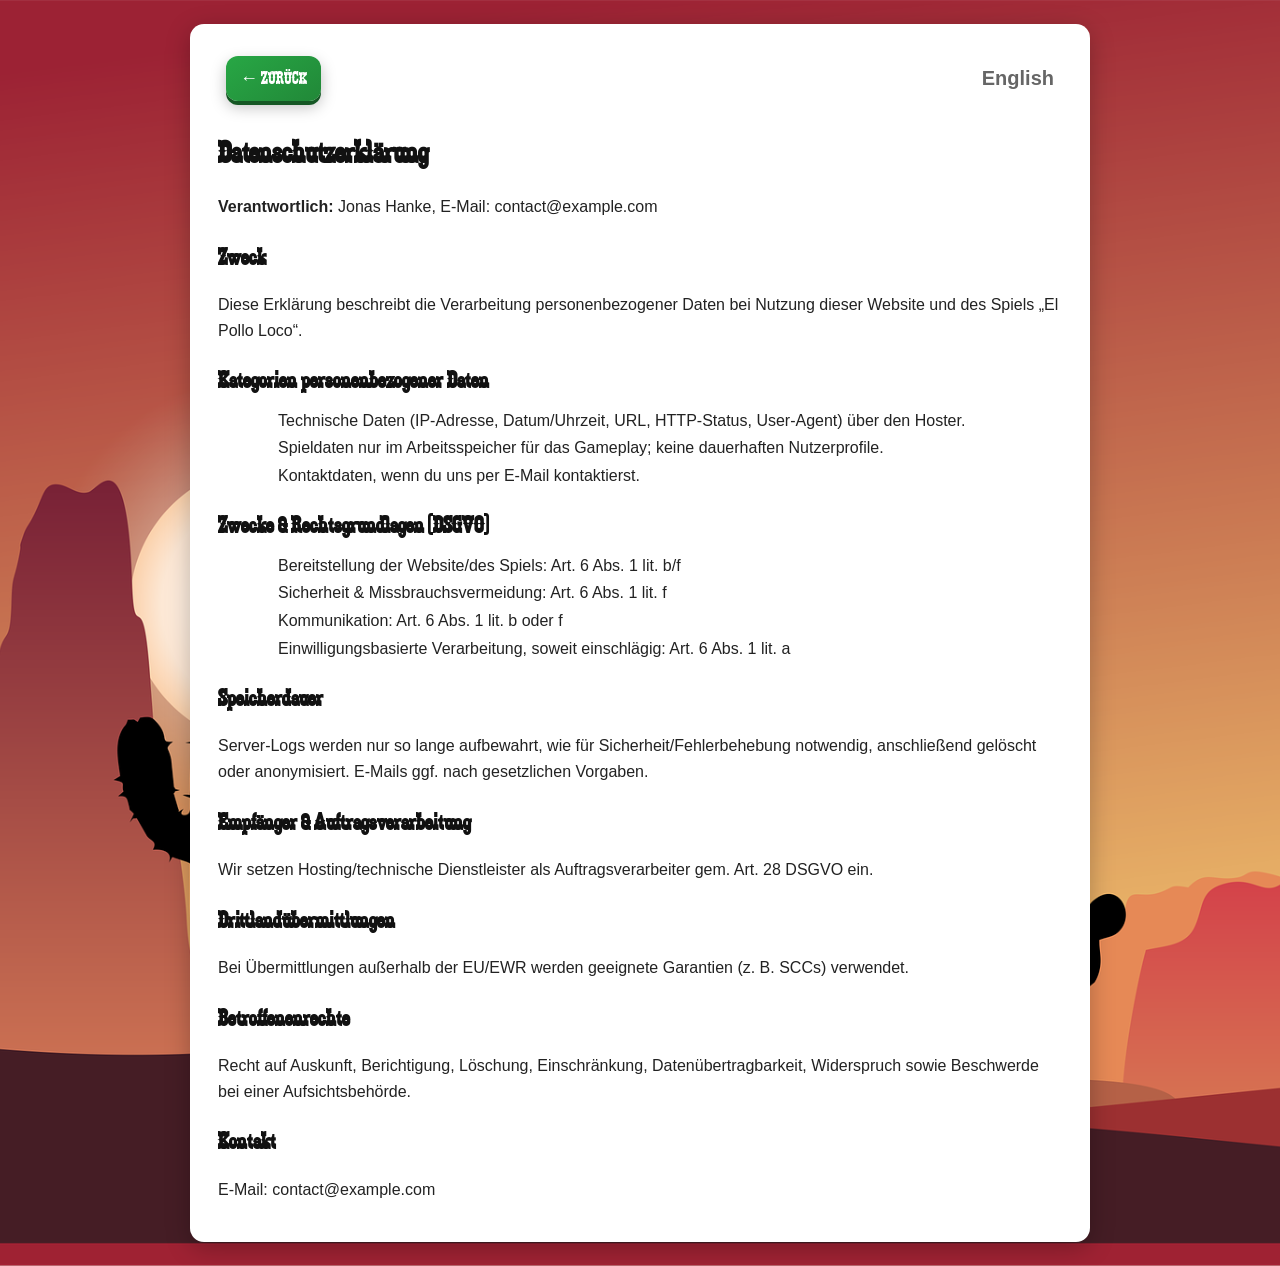
==== datenschutz.html @ e84b62f1 "fix: minor deisgn fixes" ====
<!DOCTYPE html>
<html lang="de">
<head>
  <meta charset="UTF-8" />
  <meta name="viewport" content="width=device-width, initial-scale=1.0" />
  <link rel="icon" href="./img/2_character_pepe/1_idle/idle/I-1.png" />
  <link rel="stylesheet" href="./style.css" />
  <title>Datenschutzerklärung</title>
</head>
<body>
  <div class="doc-page">
    <div class="doc-card">
      <div class="doc-topbar">
        <a class="doc-back" href="index.html">← ZURÜCK</a>
        <a class="doc-lang" href="privacy_policy.html">English</a>
      </div>

      <h1>Datenschutzerklärung</h1>
      <p><strong>Verantwortlich:</strong> Jonas Hanke, E-Mail: contact@example.com</p>

      <h2>Zweck</h2>
      <p>Diese Erklärung beschreibt die Verarbeitung personenbezogener Daten bei Nutzung dieser Website und des Spiels „El Pollo Loco“.</p>

      <h2>Kategorien personenbezogener Daten</h2>
      <ul>
        <li>Technische Daten (IP-Adresse, Datum/Uhrzeit, URL, HTTP-Status, User-Agent) über den Hoster.</li>
        <li>Spieldaten nur im Arbeitsspeicher für das Gameplay; keine dauerhaften Nutzerprofile.</li>
        <li>Kontaktdaten, wenn du uns per E-Mail kontaktierst.</li>
      </ul>

      <h2>Zwecke & Rechtsgrundlagen (DSGVO)</h2>
      <ul>
        <li>Bereitstellung der Website/des Spiels: Art. 6 Abs. 1 lit. b/f</li>
        <li>Sicherheit & Missbrauchsvermeidung: Art. 6 Abs. 1 lit. f</li>
        <li>Kommunikation: Art. 6 Abs. 1 lit. b oder f</li>
        <li>Einwilligungsbasierte Verarbeitung, soweit einschlägig: Art. 6 Abs. 1 lit. a</li>
      </ul>

      <h2>Speicherdauer</h2>
      <p>Server-Logs werden nur so lange aufbewahrt, wie für Sicherheit/Fehlerbehebung notwendig, anschließend gelöscht oder anonymisiert. E-Mails ggf. nach gesetzlichen Vorgaben.</p>

      <h2>Empfänger & Auftragsverarbeitung</h2>
      <p>Wir setzen Hosting/technische Dienstleister als Auftragsverarbeiter gem. Art. 28 DSGVO ein.</p>

      <h2>Drittlandübermittlungen</h2>
      <p>Bei Übermittlungen außerhalb der EU/EWR werden geeignete Garantien (z. B. SCCs) verwendet.</p>

      <h2>Betroffenenrechte</h2>
      <p>Recht auf Auskunft, Berichtigung, Löschung, Einschränkung, Datenübertragbarkeit, Widerspruch sowie Beschwerde bei einer Aufsichtsbehörde.</p>

      <h2>Kontakt</h2>
      <p>E-Mail: contact@example.com</p>
    </div>
  </div>
</body>
</html>
---- style.css ----
@font-face {
  font-family: "zabras";
  src: url("fonts/Zabars.ttf") format("truetype");
}

/* General reset */
* {
  box-sizing: border-box;
}

body {
  display: flex;
  flex-direction: column;
  align-items: center;
  justify-content: center;
  min-height: 100vh;
  margin: 0;
  background-image: url("img/cactus.png");
  background-position: center;
  background-size: cover;
  font-family: "zabras", Arial, Helvetica, sans-serif;
}

button {
  cursor: pointer;
  font-family: "zabras", Arial, Helvetica, sans-serif;
  font-size: 20px;
}

a {
  margin: 8px;
  text-decoration: none;
  color: white;
  font-size: 20px;
}

a:hover {
  color: #ffde01;
}

ul {
  list-style-type: none;
}

li {
  display: flex;
  align-items: center;
  gap: 32px;
}

li img {
  height: 30px;
}

.game-container {
  position: relative;
  box-shadow:
    rgba(0, 0, 0, 0.25) 0px 54px 55px,
    rgba(0, 0, 0, 0.12) 0px -12px 30px,
    rgba(0, 0, 0, 0.12) 0px 4px 6px,
    rgba(0, 0, 0, 0.17) 0px 12px 13px,
    rgba(0, 0, 0, 0.09) 0px -3px 5px;
}

canvas {
  background-color: black;
  display: block;
}

.overlay {
  position: absolute;
  inset: 0;
  display: flex;
  flex-direction: column;
  justify-content: space-between;
}

/* Top bars */
.panel-game {
  display: flex;
  justify-content: end;
}

.panel-moving {
  display: flex;
  justify-content: space-between;
}

/* Mobile controls (simple style) */
.panel-moving button {
  background-color: #ff9f00;
  border: 1px solid #ffde01;
  padding: 8px 16px;
  border-radius: 12px;
  display: flex;
  align-items: center;
  justify-content: center;
}

.panel-moving button img {
  height: 20px;
}

.pannel-wrapper {
  display: flex;
  gap: 24px;
  padding: 16px;
}

/* Rotate overlay */
.landscapescreen {
  background-color: #ff9f00;
  position: absolute;
  inset: 0;
  display: flex;
  text-align: center;
  flex-direction: column;
  align-items: center;
  justify-content: center;
  background-image: url("img/cactus.png");
}

.landscapescreen img {
  height: 50px;
}

/* Start screen background */
.startscreen {
  position: absolute;
  inset: 0;
  background-image: url("img/9_intro_outro_screens/start/startscreen_2.png");
  background-position: center;
  background-size: 720px 480px;
}

/* Header links (left/right) */
.startscreen-link-left,
.endscreen-link-left {
  position: absolute;
  top: 10px;
  left: 20px;
}

.startscreen-link-right,
.endscreen-link-right {
  position: absolute;
  top: 10px;
  right: 20px;
}

/* Centered CTA row with equal-size buttons */
.startscreen-cta {
  position: absolute;
  top: 12%;
  left: 50%;
  transform: translateX(-50%);
  display: flex;
  gap: 28px;
}

/* CTA: identical size for START and INFO */
.cta {
  display: inline-flex;
  align-items: center;
  justify-content: center;
  min-width: 180px;
  /* smaller, equal width */
  height: 60px;
  /* smaller, equal height */
  font-size: 28px;
  /* balanced text size */
  color: #fff;
  background: linear-gradient(145deg, #28a745, #218838);
  border-radius: 12px;
  border: none;
  text-shadow: 1px 1px 2px rgba(0, 0, 0, .8);
  box-shadow: 0px 6px 0px #155724, 0 8px 16px rgba(0, 0, 0, .35);
  transition: transform .15s ease, box-shadow .15s ease, background .15s ease;
  text-align: center;
  text-decoration: none;
}

.cta:hover {
  background: linear-gradient(145deg, #dc3545, #c82333);
  box-shadow: 0px 6px 0px #721c24, 0 12px 24px rgba(0, 0, 0, .45);
  transform: translateY(-2px);
}

.cta:active {
  transform: translateY(0);
  box-shadow: 0px 5px 0px #721c24, 0 10px 18px rgba(0, 0, 0, .4);
}

/* End screen */
.endscreen {
  position: absolute;
  inset: 0;
  background-image: url("img/5_background/first_half_background.png");
  background-position: center;
  background-size: 720px 480px;
  display: flex;
  flex-direction: column;
  align-items: center;
}

.endscreen-img {
  max-width: 400px;
}

.endscreen-button-container {
  position: absolute;
  bottom: 50px;
  display: flex;
  gap: 30px;
  margin-bottom: 16px;
}

.endscreen button {
  background: linear-gradient(145deg, #28a745, #218838);
  border: none;
  border-radius: 12px;
  font-size: 30px;
  padding: 12px 26px;
  color: #fff;
  text-shadow: 1px 1px 2px rgba(0, 0, 0, .7);
  box-shadow: 0px 6px 0px #155724, 0px 6px 15px rgba(0, 0, 0, .4);
  transition: background .2s ease, box-shadow .2s ease, transform .2s ease;
}

.endscreen button:hover {
  background: linear-gradient(145deg, #dc3545, #c82333);
  box-shadow: 0px 4px 0px #721c24, 0px 6px 15px rgba(0, 0, 0, .5);
}

.endscreen button:active {
  transform: translateY(1px);
  box-shadow: 0px 3px 0px #721c24, 0px 4px 10px rgba(0, 0, 0, .45);
}

/* In-game top-right buttons styled like CTAs but keep their size */
.panel-game .pannel-wrapper button {
  padding: 8px 16px;
  background: linear-gradient(145deg, #28a745, #218838);
  border: none;
  border-radius: 12px;
  color: #fff;
  text-shadow: 1px 1px 2px rgba(0, 0, 0, .7);
  box-shadow: 0px 6px 0px #155724, 0px 6px 15px rgba(0, 0, 0, .4);
  transition: background .18s ease, box-shadow .18s ease, transform .18s ease;
}

.panel-game .pannel-wrapper button:hover {
  background: linear-gradient(145deg, #dc3545, #c82333);
  box-shadow: 0px 4px 0px #721c24, 0px 6px 15px rgba(0, 0, 0, .5);
}

.panel-game .pannel-wrapper button:active {
  transform: translateY(1px);
  box-shadow: 0px 3px 0px #721c24, 0px 4px 10px rgba(0, 0, 0, .45);
}

/* Docs (Privacy / Datenschutz / Info) */
.doc-page {
  min-height: 100vh;
  display: flex;
  justify-content: center;
  align-items: flex-start;
  padding: 24px 12px;
}

.doc-card {
  width: min(900px, 92vw);
  background: #fff;
  color: #222;
  border-radius: 14px;
  box-shadow: 0 6px 24px rgba(0, 0, 0, .25);
  padding: 24px 28px;
  line-height: 1.6;
  font-family: Arial, Helvetica, sans-serif;
}

.doc-card h1,
.doc-card h2,
.doc-card h3 {
  font-family: "zabras", Arial, Helvetica, sans-serif;
  color: #111;
  margin: 18px 0 8px;
}

.doc-topbar {
  display: flex;
  align-items: center;
  justify-content: space-between;
  gap: 12px;
  margin-bottom: 14px;
}

.doc-back {
  background: linear-gradient(145deg, #28a745, #218838);
  color: #fff;
  border: none;
  border-radius: 12px;
  padding: 8px 14px;
  font-family: "zabras", Arial, Helvetica, sans-serif;
  font-size: 18px;
  text-decoration: none;
  box-shadow: 0 4px 0 #155724, 0 6px 15px rgba(0, 0, 0, .25);
  display: inline-flex;
  align-items: center;
  gap: 8px;
}

.doc-back:hover {
  background: linear-gradient(145deg, #dc3545, #c82333);
  box-shadow: 0 3px 0 #721c24, 0 6px 15px rgba(0, 0, 0, .35);
}

.doc-lang {
  color: #666;
  text-decoration: none;
  font-weight: 600;
}

.doc-lang:hover {
  color: #333;
}

.doc-card ul {
  margin: 6px 0 12px 20px;
}

.doc-card li {
  margin: 2px 0;
}

/* Responsive */
@media only screen and (max-width: 720px) {

  canvas,
  .landscapescreen,
  .startscreen,
  .endscreen {
    width: 100%;
  }

  .cta {
    width: 260px;
    height: 74px;
    font-size: 30px;
  }
}

@media only screen and (max-height: 480px) {
  canvas {
    height: 100vh;
  }
}

/* Mobile control visibility */
.panel-moving {
  display: none;
}

@media (max-width: 1200px) {
  .panel-moving {
    display: flex;
  }
}
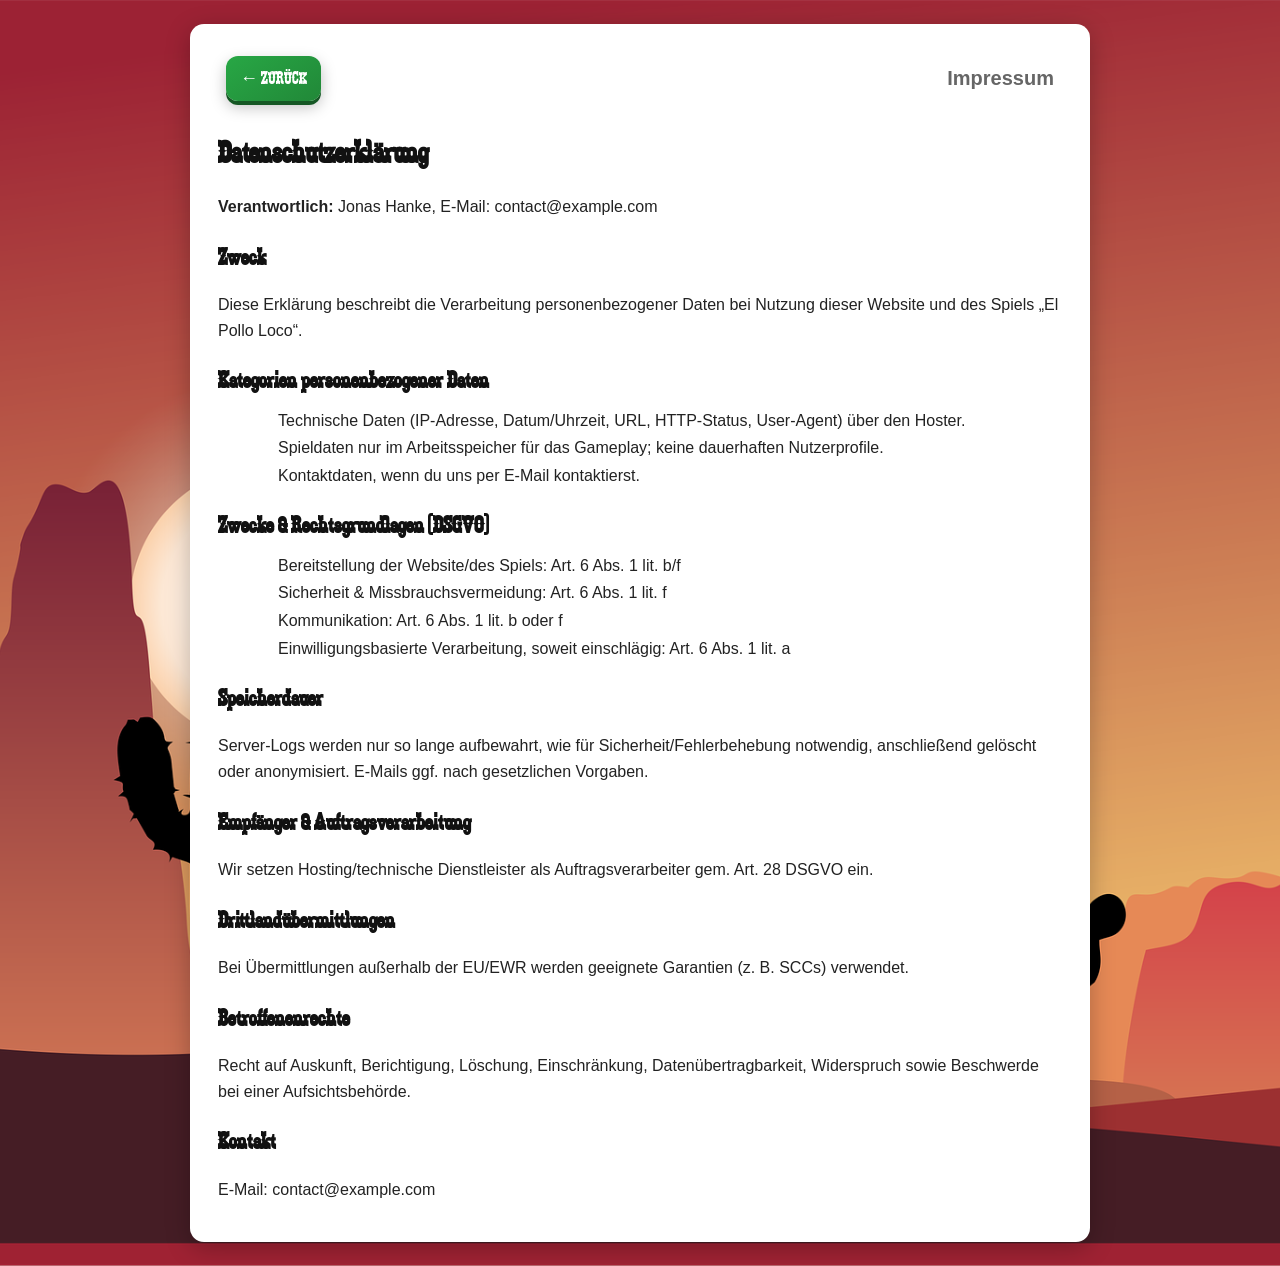
==== commit 1f23a62a: "fix: design and bug fixes" ====
--- a/datenschutz.html
+++ b/datenschutz.html
@@ -12,7 +12,7 @@
     <div class="doc-card">
       <div class="doc-topbar">
         <a class="doc-back" href="index.html">← ZURÜCK</a>
-        <a class="doc-lang" href="privacy_policy.html">English</a>
+        <a class="doc-lang" href="impressum.html">Impressum</a>
       </div>
 
       <h1>Datenschutzerklärung</h1>
--- a/style.css
+++ b/style.css
@@ -88,8 +88,8 @@
 
 /* Mobile controls (simple style) */
 .panel-moving button {
-  background-color: #ff9f00;
-  border: 1px solid #ffde01;
+  background-color: #28a745;
+  border: 1px solid black;
   padding: 8px 16px;
   border-radius: 12px;
   display: flex;
@@ -148,27 +148,26 @@
   right: 20px;
 }
 
-/* Centered CTA row with equal-size buttons */
+/* Start screen CTA buttons → jetzt mittig und untereinander */
 .startscreen-cta {
   position: absolute;
-  top: 12%;
+  top: 50%;
   left: 50%;
-  transform: translateX(-50%);
-  display: flex;
-  gap: 28px;
-}
-
-/* CTA: identical size for START and INFO */
+  transform: translate(-50%, -50%);
+  display: flex;
+  flex-direction: column; /* untereinander */
+  align-items: center;
+  gap: 18px; /* Abstand zwischen START und INFO */
+}
+
+/* CTA: Standardstyle (für START) */
 .cta {
   display: inline-flex;
   align-items: center;
   justify-content: center;
   min-width: 180px;
-  /* smaller, equal width */
   height: 60px;
-  /* smaller, equal height */
   font-size: 28px;
-  /* balanced text size */
   color: #fff;
   background: linear-gradient(145deg, #28a745, #218838);
   border-radius: 12px;
@@ -178,6 +177,13 @@
   transition: transform .15s ease, box-shadow .15s ease, background .15s ease;
   text-align: center;
   text-decoration: none;
+}
+
+/* Info-Button kleiner */
+.startscreen-cta .cta:last-child {
+  min-width: 140px;
+  height: 48px;
+  font-size: 22px;
 }
 
 .cta:hover {
@@ -348,6 +354,12 @@
     height: 74px;
     font-size: 30px;
   }
+
+  .startscreen-cta .cta:last-child {
+    width: 200px;
+    height: 60px;
+    font-size: 26px;
+  }
 }
 
 @media only screen and (max-height: 480px) {
@@ -365,4 +377,4 @@
   .panel-moving {
     display: flex;
   }
-}+}
